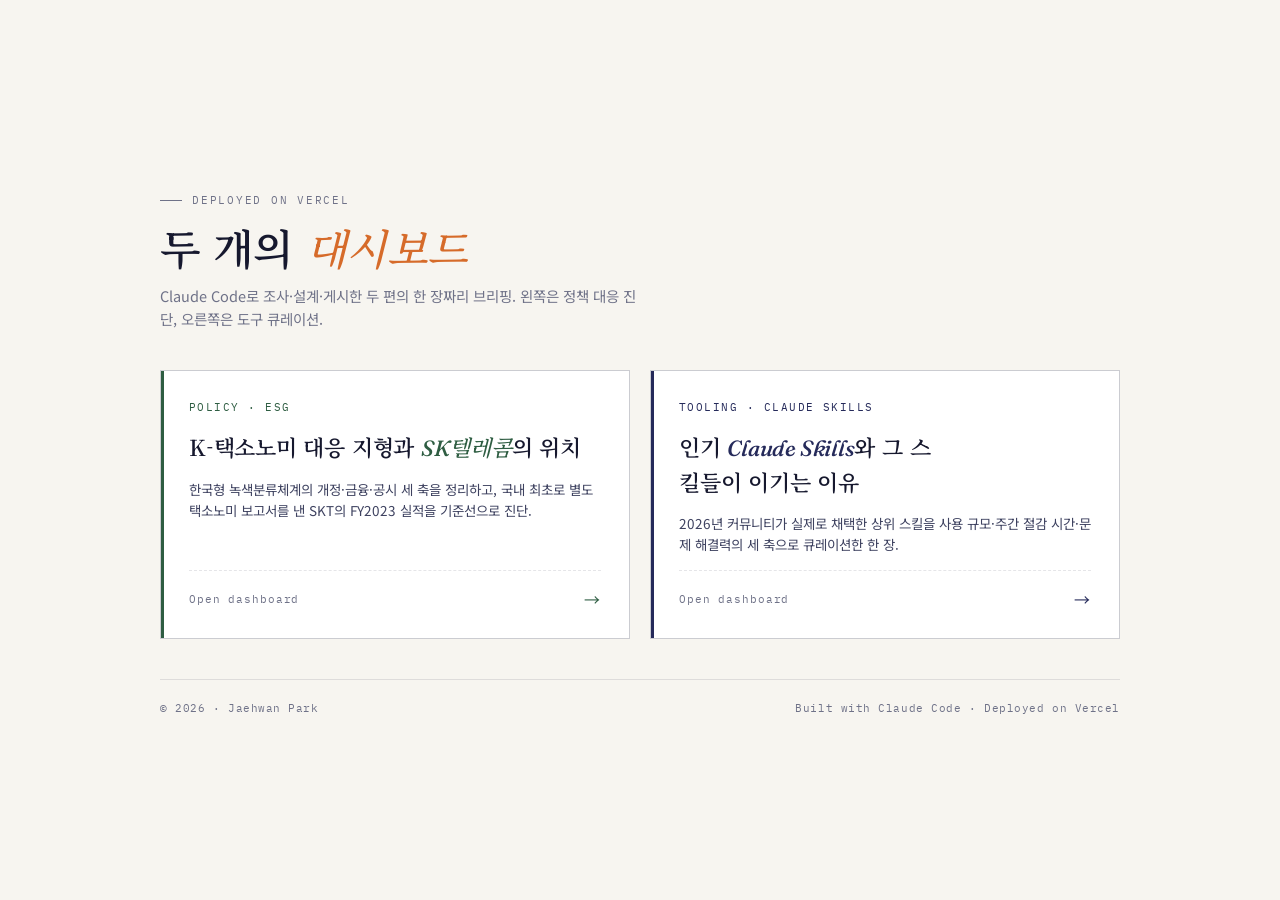
==== index.html @ 75a977ea "add: 두 편의 한 장짜리 대시보드 + Vercel 배포 설정 - index.html: 두 대시보드로 진입하는 랜딩 - k-taxonomy.html: K-택소노미 대응 지형과 S" ====
<!DOCTYPE html>
<html lang="ko">
<head>
<meta charset="utf-8">
<meta name="viewport" content="width=device-width,initial-scale=1">
<title>Dashboards · Jaehwan</title>
<link rel="preconnect" href="https://fonts.googleapis.com">
<link rel="preconnect" href="https://fonts.gstatic.com" crossorigin>
<link rel="stylesheet" href="https://fonts.googleapis.com/css2?family=Fraunces:opsz,ital,wght@9..144,0,500;9..144,1,500&family=IBM+Plex+Mono:wght@400;500&family=Noto+Sans+KR:wght@400;500;700&family=Noto+Serif+KR:wght@600&display=swap">
<style>
  :root {
    --ground: #F7F5F0;
    --panel: #FFFFFF;
    --ink: #16182E;
    --ink-2: #3E4260;
    --muted: #6F7288;
    --line: rgba(22, 24, 46, 0.11);
    --line-strong: rgba(22, 24, 46, 0.22);
    --accent-1: #2E5D42;
    --accent-1-tint: #E5EFE4;
    --accent-2: #252A5A;
    --accent-2-tint: #E4E5F3;
    --spice: #D66B2A;
    --serif-kr: "Noto Serif KR", ui-serif, Georgia, serif;
    --serif-en: "Fraunces", "Noto Serif KR", ui-serif, Georgia, serif;
    --sans: "Noto Sans KR", "Inter", system-ui, -apple-system, sans-serif;
    --mono: "IBM Plex Mono", "SF Mono", ui-monospace, monospace;
  }
  @media (prefers-color-scheme: dark) {
    :root:not([data-theme="light"]) {
      --ground: #14162A;
      --panel: #1D1F38;
      --ink: #ECEBF3;
      --ink-2: #C5C6DA;
      --muted: #8B8FA8;
      --line: rgba(236, 235, 243, 0.13);
      --line-strong: rgba(236, 235, 243, 0.26);
      --accent-1: #7CB08C;
      --accent-1-tint: #22322A;
      --accent-2: #8B94D8;
      --accent-2-tint: #29304F;
      --spice: #E68B54;
    }
  }
  * { box-sizing: border-box; }
  body {
    margin: 0;
    background: var(--ground);
    color: var(--ink);
    font-family: var(--sans);
    font-size: 15px;
    line-height: 1.55;
    -webkit-font-smoothing: antialiased;
    min-height: 100vh;
    display: flex;
    align-items: center;
    justify-content: center;
    padding: 40px 24px;
  }
  .wrap {
    max-width: 960px;
    width: 100%;
  }
  .eyebrow {
    font-family: var(--mono);
    font-size: 11px;
    letter-spacing: 0.16em;
    text-transform: uppercase;
    color: var(--muted);
    display: inline-flex;
    align-items: center;
    gap: 10px;
    margin-bottom: 16px;
  }
  .eyebrow::before {
    content: ""; width: 22px; height: 1px; background: currentColor;
  }
  h1 {
    font-family: var(--serif-kr);
    font-weight: 600;
    font-size: clamp(30px, 4vw, 42px);
    line-height: 1.08;
    letter-spacing: -0.015em;
    margin: 0 0 12px;
  }
  h1 em {
    font-family: var(--serif-en);
    font-style: italic;
    font-weight: 500;
    color: var(--spice);
  }
  .sub {
    color: var(--muted);
    max-width: 60ch;
    margin: 0 0 40px;
    font-size: 14.5px;
  }
  .grid {
    display: grid;
    grid-template-columns: repeat(2, 1fr);
    gap: 20px;
  }
  a.card {
    background: var(--panel);
    border: 1px solid var(--line-strong);
    padding: 28px 28px 26px;
    display: flex;
    flex-direction: column;
    gap: 14px;
    text-decoration: none;
    color: inherit;
    position: relative;
    transition: transform .18s ease, border-color .18s ease;
    min-height: 240px;
  }
  a.card:hover {
    transform: translateY(-2px);
  }
  a.card:focus-visible {
    outline: 2px solid var(--spice);
    outline-offset: 3px;
  }
  a.card::before {
    content: "";
    position: absolute;
    top: 0; left: 0; bottom: 0;
    width: 3px;
    background: var(--accent-1);
  }
  a.card.b::before { background: var(--accent-2); }
  .tag {
    font-family: var(--mono);
    font-size: 10.5px;
    letter-spacing: 0.14em;
    text-transform: uppercase;
    color: var(--accent-1);
  }
  a.card.b .tag { color: var(--accent-2); }
  .card h2 {
    font-family: var(--serif-kr);
    font-weight: 600;
    font-size: 22px;
    letter-spacing: -0.01em;
    margin: 0;
    text-wrap: balance;
  }
  .card h2 em {
    font-family: var(--serif-en);
    font-style: italic;
    color: var(--accent-1);
    font-weight: 500;
  }
  a.card.b h2 em { color: var(--accent-2); }
  .card p {
    margin: 0;
    color: var(--ink-2);
    font-size: 13.5px;
    line-height: 1.6;
  }
  .card .open {
    margin-top: auto;
    padding-top: 16px;
    border-top: 1px dashed var(--line);
    font-family: var(--mono);
    font-size: 11px;
    letter-spacing: 0.08em;
    color: var(--muted);
    display: flex;
    justify-content: space-between;
    align-items: center;
  }
  .card .open .arrow {
    font-family: var(--sans);
    font-size: 16px;
    color: var(--accent-1);
    transition: transform .18s ease;
  }
  a.card.b .arrow { color: var(--accent-2); }
  a.card:hover .arrow { transform: translateX(4px); }
  .foot {
    margin-top: 40px;
    padding-top: 20px;
    border-top: 1px solid var(--line);
    font-family: var(--mono);
    font-size: 11px;
    color: var(--muted);
    letter-spacing: 0.05em;
    display: flex;
    justify-content: space-between;
    flex-wrap: wrap;
    gap: 12px;
  }
  @media (max-width: 720px) {
    .grid { grid-template-columns: 1fr; }
  }
</style>
</head>
<body>
  <div class="wrap">
    <div class="eyebrow">Deployed on Vercel</div>
    <h1>두 개의 <em>대시보드</em></h1>
    <p class="sub">Claude Code로 조사·설계·게시한 두 편의 한 장짜리 브리핑. 왼쪽은 정책 대응 진단, 오른쪽은 도구 큐레이션.</p>

    <div class="grid">
      <a class="card" href="/k-taxonomy.html">
        <div class="tag">Policy · ESG</div>
        <h2>K-택소노미 대응 지형과 <em>SK텔레콤</em>의 위치</h2>
        <p>한국형 녹색분류체계의 개정·금융·공시 세 축을 정리하고, 국내 최초로 별도 택소노미 보고서를 낸 SKT의 FY2023 실적을 기준선으로 진단.</p>
        <div class="open"><span>Open dashboard</span><span class="arrow">→</span></div>
      </a>
      <a class="card b" href="/skills.html">
        <div class="tag">Tooling · Claude Skills</div>
        <h2>인기 <em>Claude Skills</em>와 그 스킬들이 이기는 이유</h2>
        <p>2026년 커뮤니티가 실제로 채택한 상위 스킬을 사용 규모·주간 절감 시간·문제 해결력의 세 축으로 큐레이션한 한 장.</p>
        <div class="open"><span>Open dashboard</span><span class="arrow">→</span></div>
      </a>
    </div>

    <div class="foot">
      <span>© 2026 · Jaehwan Park</span>
      <span>Built with Claude Code · Deployed on Vercel</span>
    </div>
  </div>
</body>
</html>
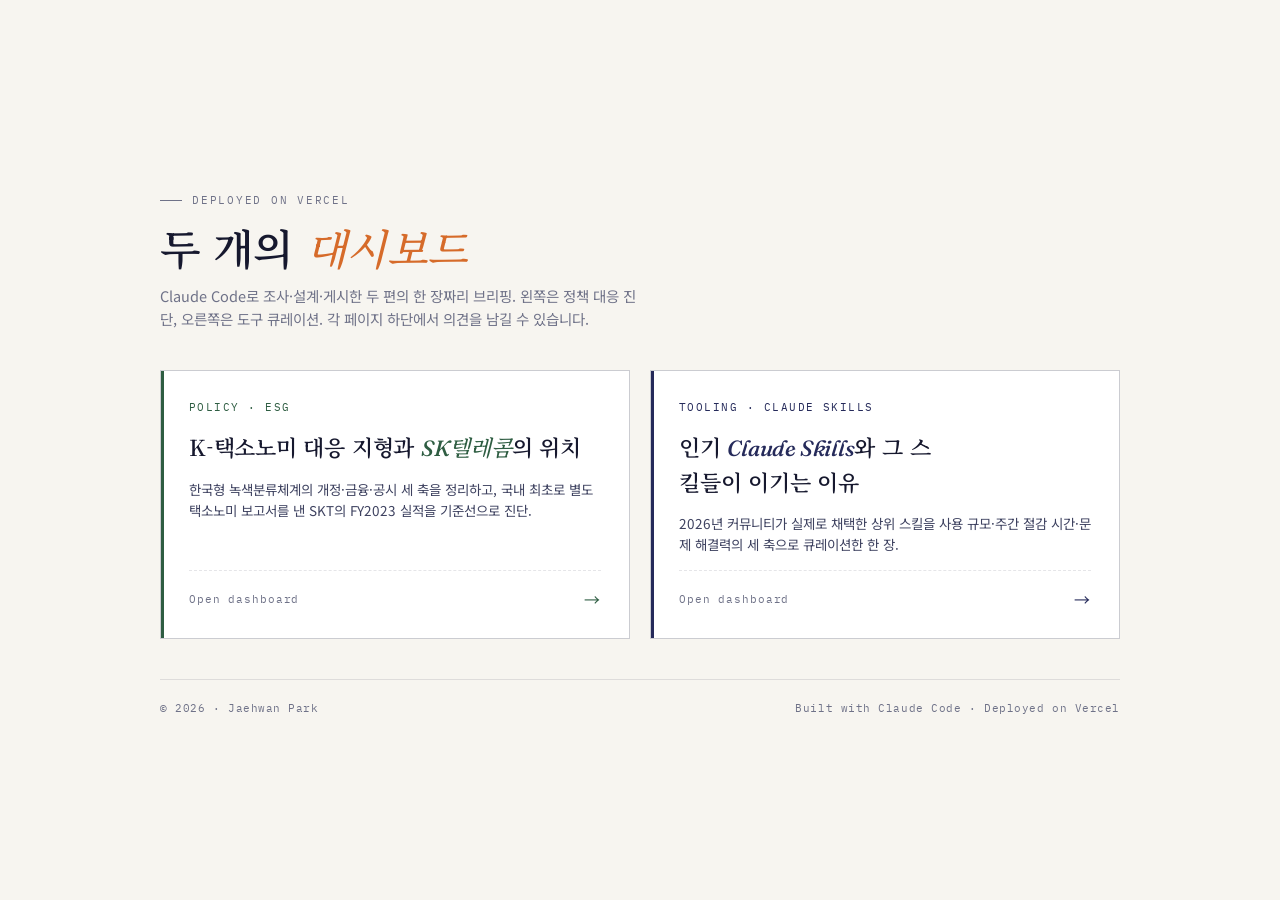
==== commit e71d6f68: "add: 페이지별 의견 코멘트 기능 (Supabase + localStorage 폴백) - supabase/schema.sql: comments 테이블 + RLS 정책 - asse" ====
--- a/index.html
+++ b/index.html
@@ -199,7 +199,7 @@
   <div class="wrap">
     <div class="eyebrow">Deployed on Vercel</div>
     <h1>두 개의 <em>대시보드</em></h1>
-    <p class="sub">Claude Code로 조사·설계·게시한 두 편의 한 장짜리 브리핑. 왼쪽은 정책 대응 진단, 오른쪽은 도구 큐레이션.</p>
+    <p class="sub">Claude Code로 조사·설계·게시한 두 편의 한 장짜리 브리핑. 왼쪽은 정책 대응 진단, 오른쪽은 도구 큐레이션. 각 페이지 하단에서 의견을 남길 수 있습니다.</p>
 
     <div class="grid">
       <a class="card" href="/k-taxonomy.html">
